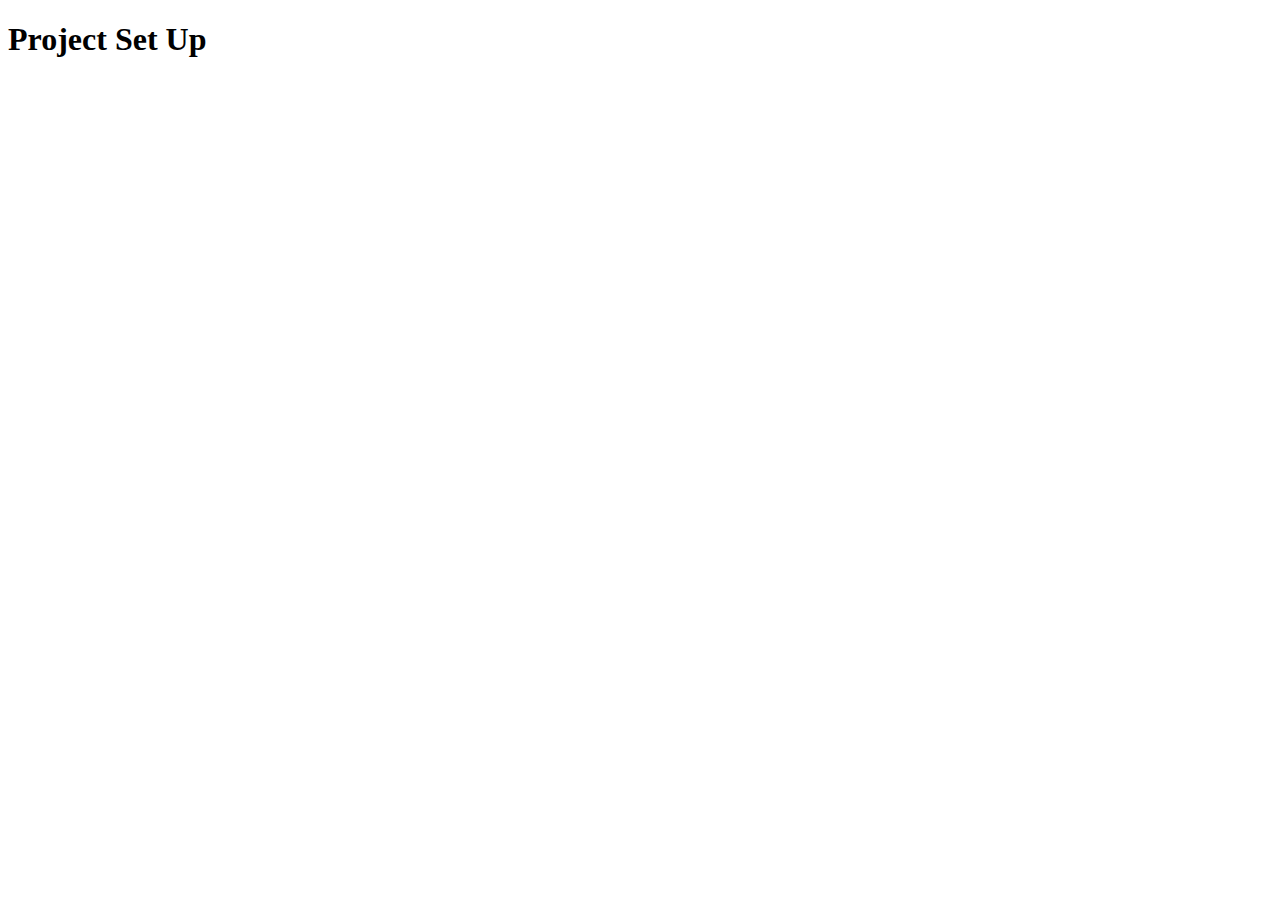
==== 01-product-preview-card-component/index.html @ 613e13d4 "Project Set Up" ====
<!DOCTYPE html>
<html lang="en">
    <head>
        <meta charset="UTF-8" />
        <meta http-equiv="X-UA-Compatible" content="IE=edge" />
        <meta name="viewport" content="width=device-width, initial-scale=1.0" />
        <title>Frontend Mentor | Product preview card component</title>
        <!-- ===============STYLES================== -->
        <link rel="stylesheet" href="./css/style.min.css">
    <body>
      <h1>Project Set Up</h1>


      <!-- ==================JS===================== -->
      <script src="./app.js"></script>
    </body>
</html>
---- 01-product-preview-card-component/css/style.min.css ----
/*# sourceMappingURL=style.min.css.map */
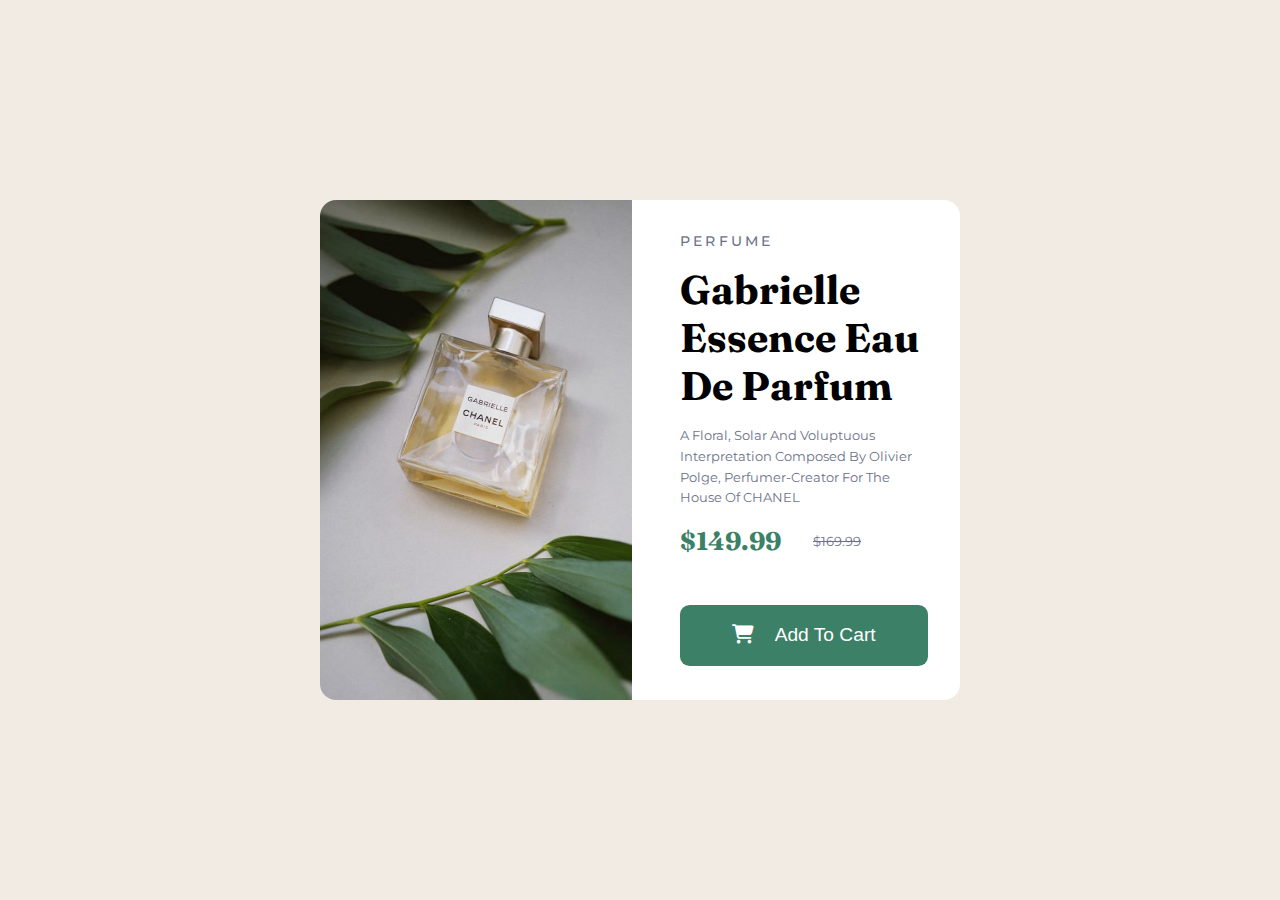
==== commit 31036c45: "Final commit" ====
--- a/01-product-preview-card-component/index.html
+++ b/01-product-preview-card-component/index.html
@@ -4,14 +4,41 @@
         <meta charset="UTF-8" />
         <meta http-equiv="X-UA-Compatible" content="IE=edge" />
         <meta name="viewport" content="width=device-width, initial-scale=1.0" />
-        <title>Frontend Mentor | Product preview card component</title>
-        <!-- ===============STYLES================== -->
-        <link rel="stylesheet" href="./css/style.min.css">
+        <title>Document</title>
+        <!-- ===============STYLES============== -->
+        <link rel="stylesheet" href="./css/style.min.css" />
+        <!-- ===============FONTAWESOME============ -->
+        <link
+            rel="stylesheet"
+            href="https://cdnjs.cloudflare.com/ajax/libs/font-awesome/6.2.0/css/all.min.css"
+        />
+    </head>
     <body>
-      <h1>Project Set Up</h1>
-
-
-      <!-- ==================JS===================== -->
-      <script src="./app.js"></script>
+        <div class="container">
+            <div class="cart">
+                <div class="image">
+                    <img
+                        src="./images/image-product-desktop.jpg"
+                        alt="parfume img"
+                    />
+                </div>
+                <div class="info">
+                    <h4>perfume</h4>
+                    <h3>gabrielle essence eau de parfum</h3>
+                    <p>
+                        a floral, solar and voluptuous interpretation composed
+                        by olivier polge, perfumer-creator for the house of
+                        CHANEL
+                    </p>
+                    <div class="price">
+                        <h5>$149.99</h5>
+                        <small>$169.99</small>
+                    </div>
+                    <button>
+                        <i class="fa-solid fa-cart-shopping"></i> add to cart
+                    </button>
+                </div>
+            </div>
+        </div>
     </body>
 </html>
--- a/01-product-preview-card-component/css/style.min.css
+++ b/01-product-preview-card-component/css/style.min.css
@@ -1 +1 @@
-/*# sourceMappingURL=style.min.css.map */+@import"https://fonts.googleapis.com/css2?family=Fraunces:opsz,wght@9..144,700&family=Montserrat:wght@500;700&display=swap";*{margin:0;padding:0;border:0;outline:0;list-style:none;box-sizing:border-box}.container{background:#f2ebe3;font-family:"Montserrat",sans-serif;display:grid;place-items:center;height:100vh}.container .cart{display:grid;grid-template-columns:repeat(2, 1fr);gap:1rem;width:50%;height:500px;background:#fff;border-radius:1rem}.container .cart .image img{width:100%;display:block;height:500px;border-bottom-left-radius:1rem;border-top-left-radius:1rem}.container .cart .info{padding:2rem}.container .cart .info h4{text-transform:uppercase;letter-spacing:.2rem;color:#6c7289;font-size:.9rem;font-weight:500}.container .cart .info h3{text-transform:capitalize;font-size:2.5rem;padding-top:1rem;font-family:"Fraunces",serif;line-height:1.2}.container .cart .info p{text-transform:capitalize;color:#6c7289;padding-top:1rem;font-size:.8rem;line-height:1.3rem}.container .cart .info .price{display:flex;gap:2rem;margin-top:1rem;align-items:center}.container .cart .info .price h5{font-size:1.6rem;color:#3c8067;font-family:"Fraunces",serif}.container .cart .info .price small{text-decoration:line-through;color:#6c7289}.container .cart .info button{text-transform:capitalize;margin-top:3rem;width:100%;padding:1.2rem;background:#3c8067;color:#fff;border-radius:.6rem;font-size:1.2rem;transition:all 400ms ease}.container .cart .info button i{margin-right:1rem;background:rgba(0,0,0,0)}.container .cart .info button:hover{background-color:#295646;cursor:pointer}/*# sourceMappingURL=style.min.css.map */